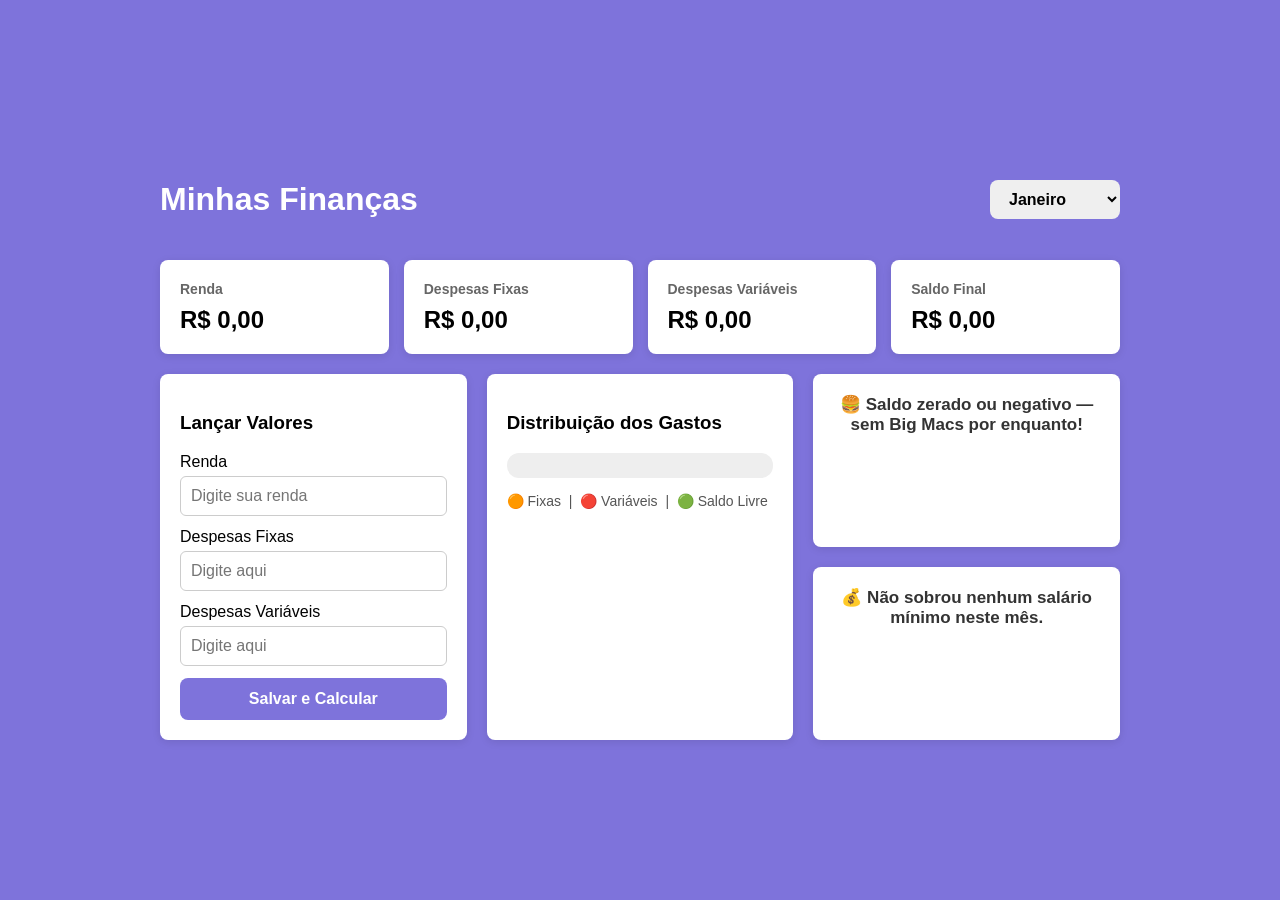
==== financeAprimorado/index.html @ 7ac24020 "Adicionado dashboard e calculo de Big Macs e salarios minimos" ====
<!DOCTYPE html>
<html lang="pt-BR">
<head>
    <meta charset="UTF-8">
    <meta name="viewport" content="width=device-width, initial-scale=1.0">
    <title>Minhas Finanças</title>
    <link rel="stylesheet" href="style.css">
</head>
<body class="body">

    <div class="container">
        <!-- Cabeçalho -->
        <header class="topo">
            <h1>Minhas Finanças</h1>
            <select id="mesSelecionado">
                <option value="Janeiro">Janeiro</option>
                <option value="Fevereiro">Fevereiro</option>
                <option value="Março">Março</option>
                <option value="Abril">Abril</option>
                <option value="Maio">Maio</option>
                <option value="Junho">Junho</option>
                <option value="Julho">Julho</option>
                <option value="Agosto">Agosto</option>
                <option value="Setembro">Setembro</option>
                <option value="Outubro">Outubro</option>
                <option value="Novembro">Novembro</option>
                <option value="Dezembro">Dezembro</option>
            </select>
        </header>

        <!-- 4 Cards de Resumo lado a lado -->
        <section class="grid-resumo">
            <div class="cards">
                <span>Renda</span>
                <h2 id="resumoRenda">R$ 0,00</h2>
            </div>
            <div class="cards">
                <span>Despesas Fixas</span>
                <h2 id="resumoFixas">R$ 0,00</h2>
            </div>
            <div class="cards">
                <span>Despesas Variáveis</span>
                <h2 id="resumoVariaveis">R$ 0,00</h2>
            </div>
            <div class="cards">
                <span>Saldo Final</span>
                <h2 id="SaldoFinal">R$ 0,00</h2>
            </div>
        </section>

        <!-- Área Principal: Formulário + Gráfico -->
        <section class="grid-principal">
            <div class="cards">
                <h3>Lançar Valores</h3>

                <label>Renda</label>
                <input type="number" id="renda" placeholder="Digite sua renda">

                <label>Despesas Fixas</label>
                <input type="number" id="DespesasFixas" placeholder="Digite aqui">

                <label>Despesas Variáveis</label>
                <input type="number" id="DespesasVariaveis" placeholder="Digite aqui">

                <button id="btnCalcular">Salvar e Calcular</button>
            </div>

         
<div class="cards">
    <h3>Distribuição dos Gastos</h3>
    <div id="barraGastos" style="width: 100%; height: 25px; background: #eee; border-radius: 12px; overflow: hidden; display: flex; margin: 15px 0;">
        <div id="fatiaFixas" style="background: #f0ad4e; width: 0%; transition: 0.4s;"></div>
        <div id="fatiaVariaveis" style="background: #d9534f; width: 0%; transition: 0.4s;"></div>
        <div id="fatiaSaldo" style="background: #28a745; width: 0%; transition: 0.4s;"></div>
    </div>
    <p style="font-size: 14px; color: #555;">
        🟠 Fixas &nbsp;|&nbsp; 🔴 Variáveis &nbsp;|&nbsp; 🟢 Saldo Livre
    </p>
</div>
    <section class="grid-principal">
            <div class="cards" style="text-align: center;">
                <p id="textoBigMac" style="margin: 0; font-size: 17px; font-weight: bold; color: #333;">
                    🍔 Você consegue comprar 0 Big Macs com o saldo deste mês!
                </p>
            </div>

            <div class="cards" style="text-align: center;">
                <p id="textoSalarioMinimo" style="margin: 0; font-size: 17px; font-weight: bold; color: #333;">
                    💰 Sobraram 0 salários mínimos neste mês!
                </p>
            </div>
        </section>
    <!-- script -->
   
    <script src="script.js"></script>
</body>
</html>
---- financeAprimorado/style.css ----
* {
    box-sizing: border-box;
    font-family: Arial, sans-serif;
}

.body {
    background-color: #7e73db;
    display: flex;
    flex-direction: column;
    align-items: center;
    justify-content: center;
    min-height: 100vh;
    margin: 0;
    padding: 20px;
}

.container {
    width: 100%;
    max-width: 960px;
    display: flex;
    flex-direction: column;
    gap: 20px;
}

.topo {
    display: flex;
    justify-content: space-between;
    align-items: center;
    color: #ffffff;
}

.grid-resumo {
    display: grid;
    grid-template-columns: repeat(auto-fit, minmax(200px, 1fr));
    gap: 15px;
}

.cards {
    background-color: #ffffff;
    padding: 20px;
    border-radius: 8px;
    box-shadow: 0 2px 8px rgba(0, 0, 0, 0.1);
}

.cards span {
    font-size: 14px;
    color: #666666;
    font-weight: bold;
}

.cards h2 {
    margin: 8px 0 0 0;
    font-size: 24px;
}

.grid-principal {
    display: grid;
    grid-template-columns: repeat(auto-fit, minmax(300px, 1fr));
    gap: 20px;
}

.cards input {
    width: 100%;
    padding: 10px;
    margin-top: 5px;
    margin-bottom: 12px;
    border: 1px solid #cccccc;
    border-radius: 6px;
    font-size: 16px;
}

#btnCalcular {
    width: 100%;
    background-color: #7e73db;
    color: #ffffff;
    font-weight: bold;
    font-size: 16px;
    padding: 12px 24px;
    border: none;
    border-radius: 8px;
    cursor: pointer;
}

#btnCalcular:hover {
    background-color: #685dc4;
}

#mesSelecionado {
    padding: 10px 15px;
    border-radius: 8px;
    border: none;
    font-size: 16px;
    font-weight: bold;
    cursor: pointer;
}
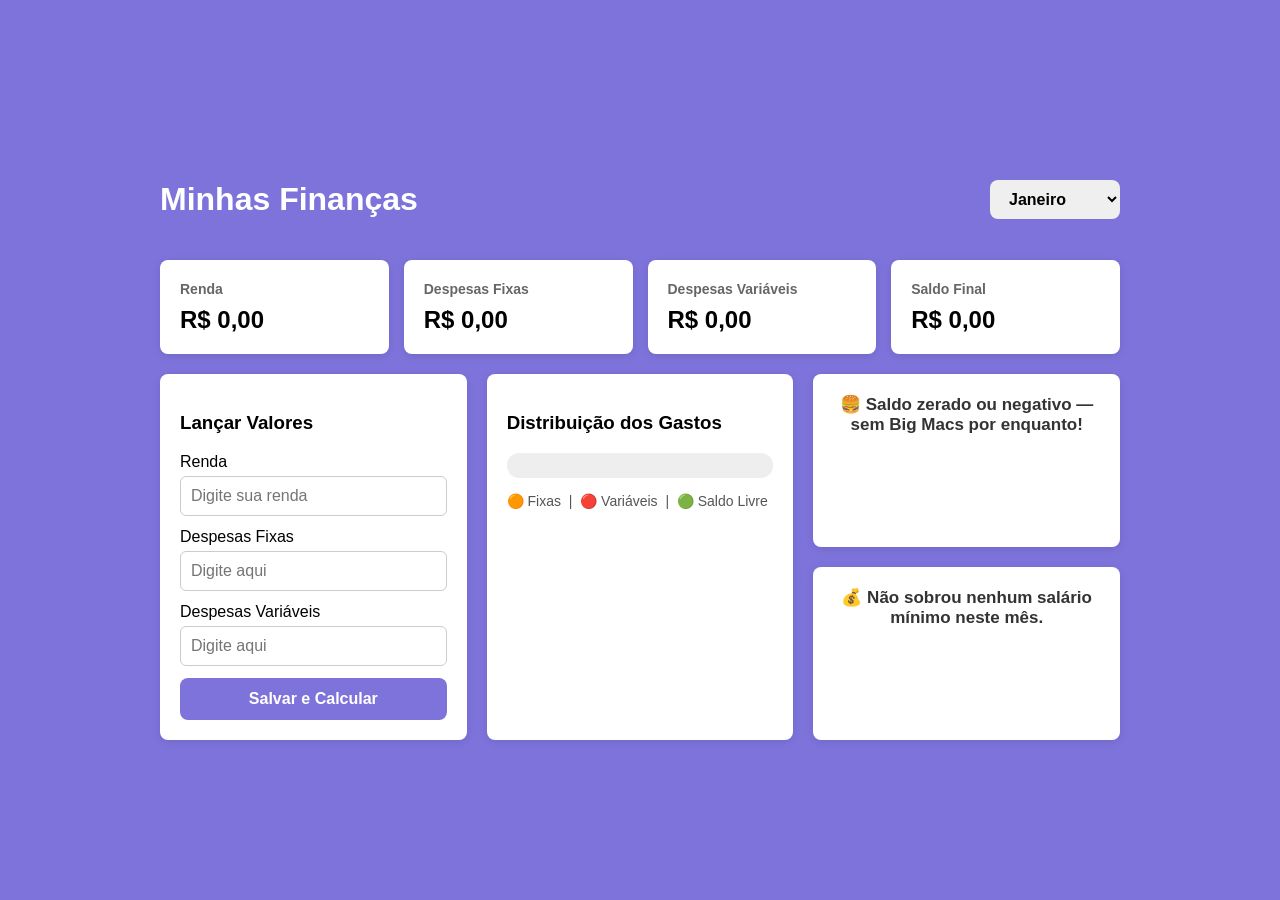
==== commit 312575ef: "testando opção de aplicativo para o celular" ====
--- a/financeAprimorado/index.html
+++ b/financeAprimorado/index.html
@@ -5,6 +5,8 @@
     <meta name="viewport" content="width=device-width, initial-scale=1.0">
     <title>Minhas Finanças</title>
     <link rel="stylesheet" href="style.css">
+    <link rel="manifest" href="manifest.json">
+<meta name="theme-color" content="#7e73db">
 </head>
 <body class="body">
 
@@ -93,5 +95,10 @@
     <!-- script -->
    
     <script src="script.js"></script>
+    <script>
+    if ('serviceWorker' in navigator) {
+        navigator.serviceWorker.register('./sw.js');
+    }
+</script>
 </body>
 </html>
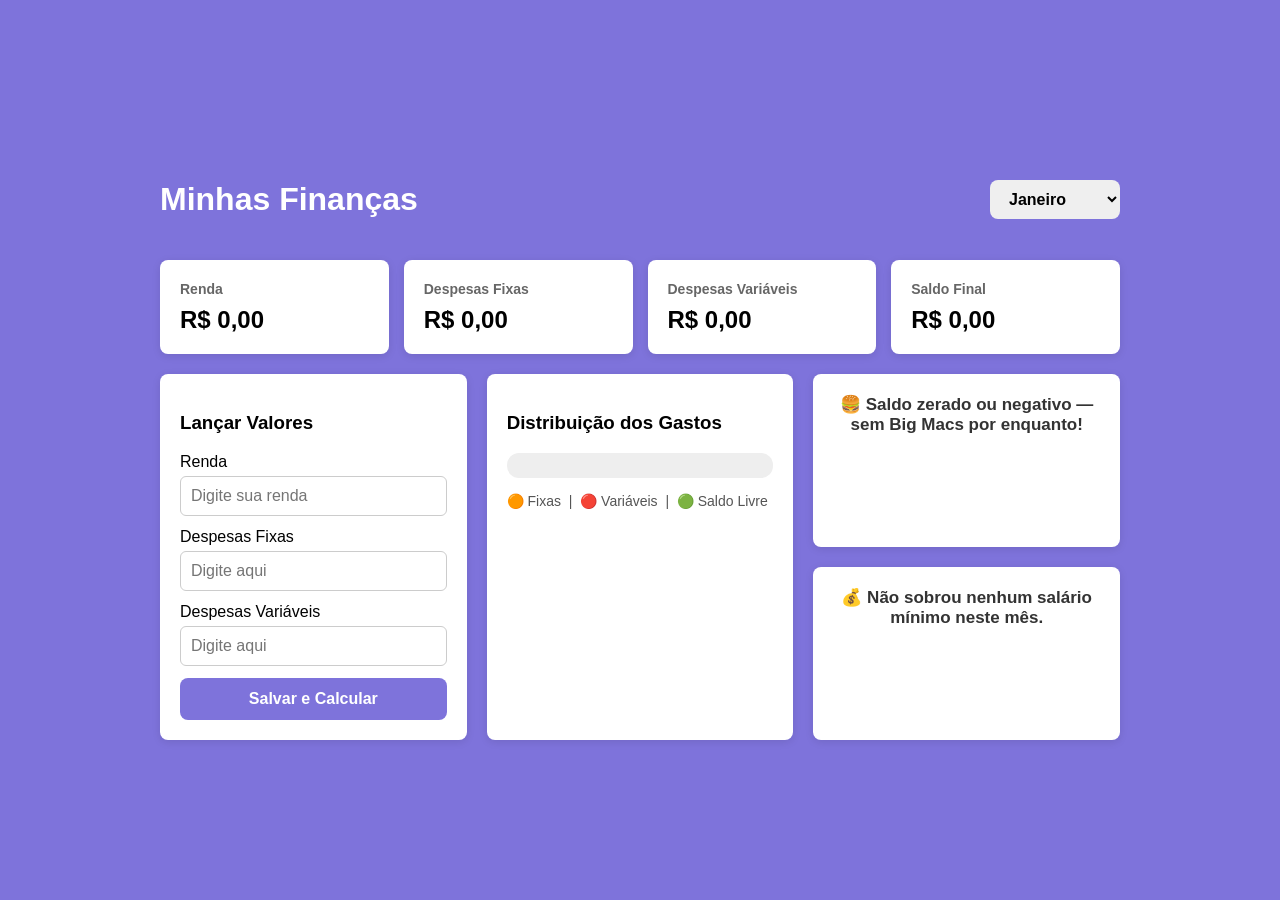
==== commit f6ca1f58: "manifest.json" ====
--- a/financeAprimorado/index.html
+++ b/financeAprimorado/index.html
@@ -7,6 +7,7 @@
     <link rel="stylesheet" href="style.css">
     <link rel="manifest" href="manifest.json">
 <meta name="theme-color" content="#7e73db">
+
 </head>
 <body class="body">
 
